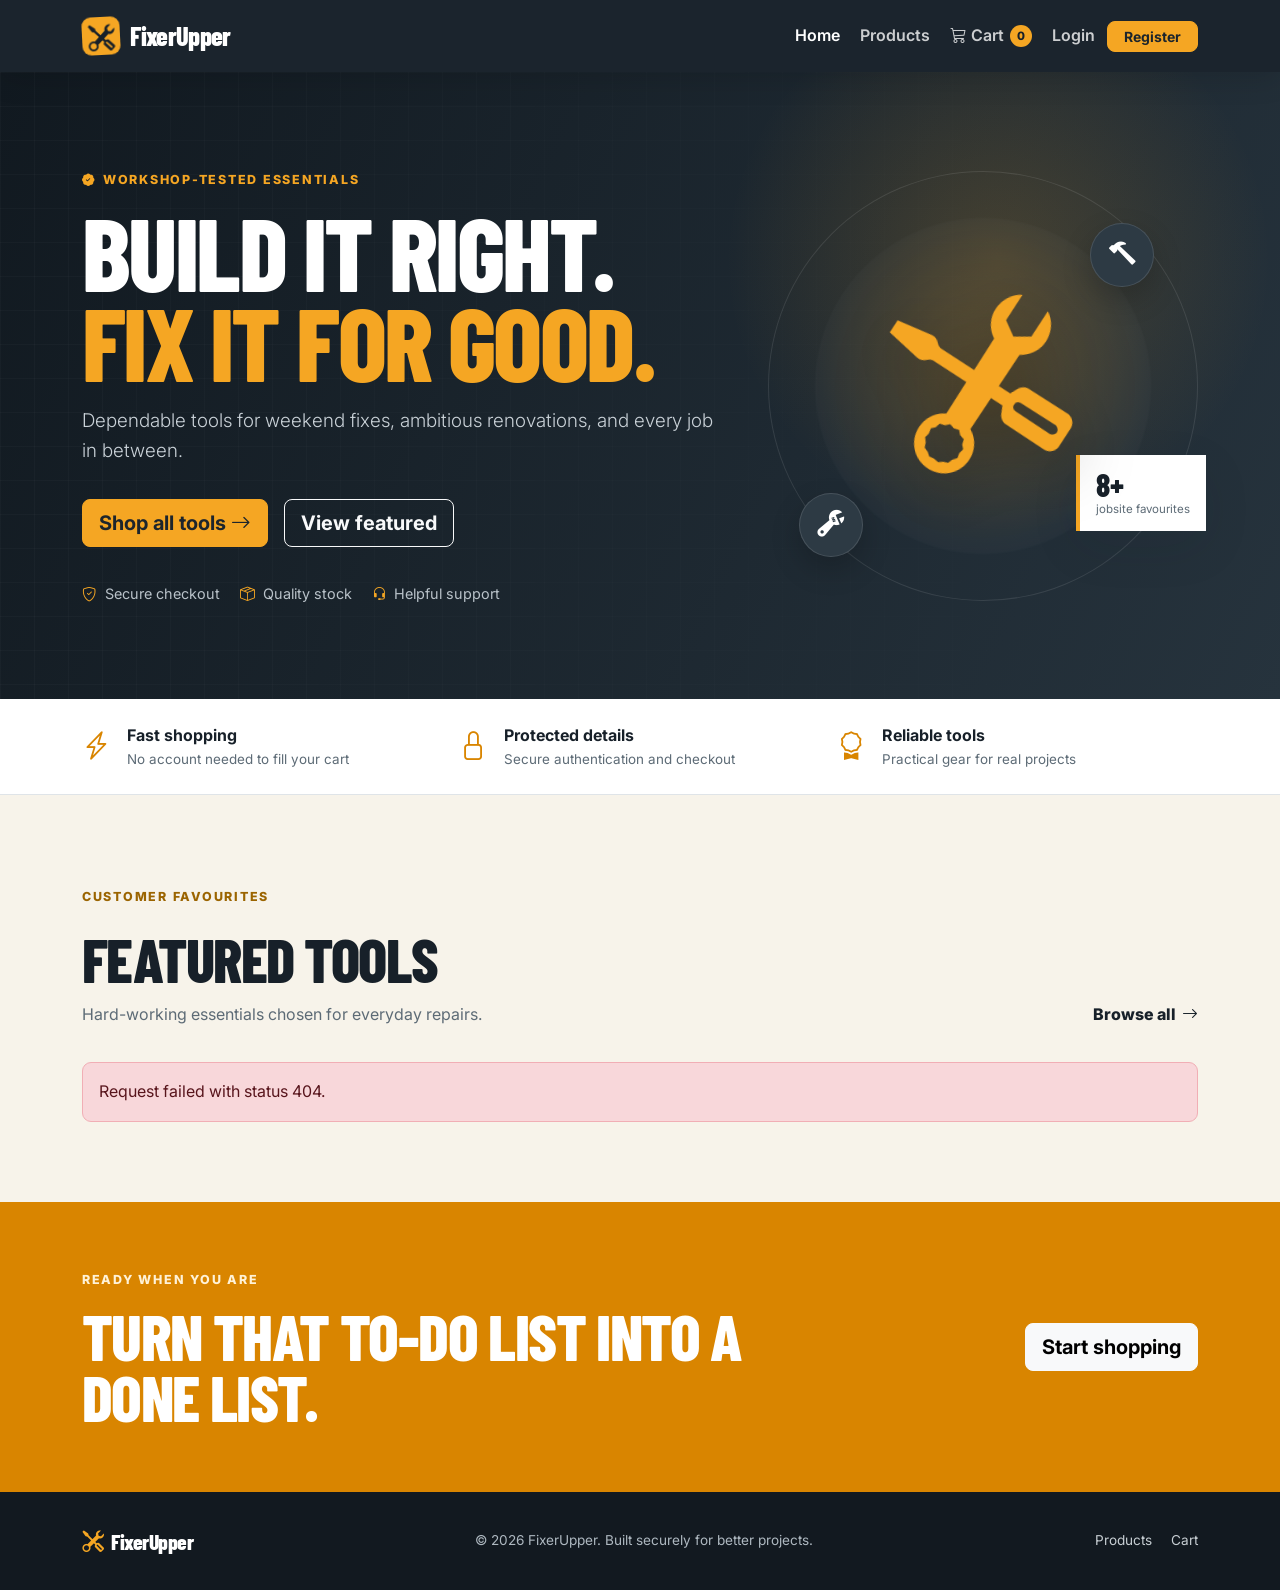
==== frontend/index.html @ 4a232f2b "first commit" ====
<!doctype html>
<html lang="en">
<head>
  <meta charset="utf-8">
  <meta name="viewport" content="width=device-width, initial-scale=1">
  <meta name="description" content="FixerUpper hardware and home improvement essentials.">
  <title>FixerUpper | Build Better</title>
  <link rel="preconnect" href="https://cdn.jsdelivr.net">
  <link href="https://cdn.jsdelivr.net/npm/bootstrap@5.3.3/dist/css/bootstrap.min.css" rel="stylesheet">
  <link href="https://cdn.jsdelivr.net/npm/bootstrap-icons@1.11.3/font/bootstrap-icons.min.css" rel="stylesheet">
  <link href="css/style.css" rel="stylesheet">
</head>
<body data-page="home">
  <nav class="navbar navbar-expand-lg navbar-dark sticky-top">
    <div class="container">
      <a class="navbar-brand" href="index.html"><span class="brand-mark"><i class="bi bi-tools"></i></span> FixerUpper</a>
      <button class="navbar-toggler" type="button" data-bs-toggle="collapse" data-bs-target="#mainNav" aria-controls="mainNav" aria-expanded="false" aria-label="Toggle navigation"><span class="navbar-toggler-icon"></span></button>
      <div class="collapse navbar-collapse" id="mainNav">
        <ul class="navbar-nav ms-auto align-items-lg-center gap-lg-1">
          <li class="nav-item"><a class="nav-link active" href="index.html">Home</a></li>
          <li class="nav-item"><a class="nav-link" href="products.html">Products</a></li>
          <li class="nav-item"><a class="nav-link cart-link" href="cart.html"><i class="bi bi-cart3"></i> Cart <span class="cart-count">0</span></a></li>
          <li class="nav-item auth-guest"><a class="nav-link" href="login.html">Login</a></li>
          <li class="nav-item auth-guest"><a class="btn btn-warning btn-sm px-3" href="register.html">Register</a></li>
          <li class="nav-item auth-user d-none"><button class="btn btn-outline-light btn-sm" data-logout>Logout</button></li>
        </ul>
      </div>
    </div>
  </nav>

  <main>
    <section class="hero">
      <div class="container">
        <div class="row align-items-center min-vh-75 g-5">
          <div class="col-lg-7">
            <span class="eyebrow"><i class="bi bi-patch-check-fill"></i> Workshop-tested essentials</span>
            <h1>Build it right.<br><span>Fix it for good.</span></h1>
            <p class="lead">Dependable tools for weekend fixes, ambitious renovations, and every job in between.</p>
            <div class="d-flex flex-wrap gap-3">
              <a href="products.html" class="btn btn-warning btn-lg">Shop all tools <i class="bi bi-arrow-right"></i></a>
              <a href="#featured" class="btn btn-outline-light btn-lg">View featured</a>
            </div>
            <div class="hero-trust">
              <span><i class="bi bi-shield-check"></i> Secure checkout</span>
              <span><i class="bi bi-box-seam"></i> Quality stock</span>
              <span><i class="bi bi-headset"></i> Helpful support</span>
            </div>
          </div>
          <div class="col-lg-5 d-none d-lg-block">
            <div class="hero-visual">
              <div class="tool-orbit tool-orbit-one"><i class="bi bi-hammer"></i></div>
              <div class="tool-orbit tool-orbit-two"><i class="bi bi-wrench-adjustable"></i></div>
              <div class="hero-badge"><strong>8+</strong><span>jobsite favourites</span></div>
              <i class="bi bi-tools hero-tool"></i>
            </div>
          </div>
        </div>
      </div>
    </section>

    <section class="benefits py-4">
      <div class="container">
        <div class="row g-3 text-center text-md-start">
          <div class="col-md-4"><div class="benefit"><i class="bi bi-lightning-charge"></i><div><strong>Fast shopping</strong><span>No account needed to fill your cart</span></div></div></div>
          <div class="col-md-4"><div class="benefit"><i class="bi bi-lock"></i><div><strong>Protected details</strong><span>Secure authentication and checkout</span></div></div></div>
          <div class="col-md-4"><div class="benefit"><i class="bi bi-award"></i><div><strong>Reliable tools</strong><span>Practical gear for real projects</span></div></div></div>
        </div>
      </div>
    </section>

    <section id="featured" class="section-space bg-soft">
      <div class="container">
        <div class="section-heading d-flex justify-content-between align-items-end gap-3">
          <div><span class="eyebrow dark">Customer favourites</span><h2>Featured tools</h2><p>Hard-working essentials chosen for everyday repairs.</p></div>
          <a href="products.html" class="link-arrow d-none d-md-inline-flex">Browse all <i class="bi bi-arrow-right"></i></a>
        </div>
        <div id="product-alert"></div>
        <div id="product-grid" class="row g-4" data-featured="true" aria-live="polite"></div>
        <div id="product-loading" class="loading-state"><div class="spinner-border text-warning" role="status"><span class="visually-hidden">Loading products</span></div><span>Loading featured tools…</span></div>
      </div>
    </section>

    <section class="cta-band">
      <div class="container">
        <div class="cta-inner">
          <div><span class="eyebrow">Ready when you are</span><h2>Turn that to-do list into a done list.</h2></div>
          <a href="products.html" class="btn btn-light btn-lg">Start shopping</a>
        </div>
      </div>
    </section>
  </main>

  <footer class="site-footer">
    <div class="container d-flex flex-column flex-md-row justify-content-between align-items-center gap-3">
      <a class="footer-brand" href="index.html"><i class="bi bi-tools"></i> FixerUpper</a>
      <p class="mb-0">© <span data-current-year></span> FixerUpper. Built securely for better projects.</p>
      <div class="footer-links"><a href="products.html">Products</a><a href="cart.html">Cart</a></div>
    </div>
  </footer>
  <div class="toast-container position-fixed bottom-0 end-0 p-3" id="toast-container"></div>

  <script src="https://cdn.jsdelivr.net/npm/bootstrap@5.3.3/dist/js/bootstrap.bundle.min.js"></script>
  <script src="js/config.js"></script>
  <script src="js/common.js"></script>
  <script src="js/auth.js"></script>
  <script src="js/logout.js"></script>
  <script src="js/cart.js"></script>
  <script src="js/products.js"></script>
</body>
</html>
---- frontend/css/style.css ----
@import url('https://fonts.googleapis.com/css2?family=Barlow+Condensed:wght@600;700;800&family=Inter:wght@400;500;600;700&display=swap');

:root {
  --ink: #172029;
  --ink-soft: #34414d;
  --steel: #5d6b76;
  --orange: #f5a623;
  --orange-dark: #d98500;
  --cream: #f7f3ea;
  --paper: #ffffff;
  --line: #dfe4e8;
  --success: #1f8a58;
  --shadow: 0 16px 50px rgba(23, 32, 41, .09);
}

* { box-sizing: border-box; }
html { scroll-behavior: smooth; }
body {
  color: var(--ink);
  background: var(--paper);
  font-family: Inter, system-ui, -apple-system, BlinkMacSystemFont, "Segoe UI", sans-serif;
  line-height: 1.6;
}
a { color: var(--orange-dark); }
h1, h2, h3, .navbar-brand, .footer-brand {
  font-family: "Barlow Condensed", Impact, sans-serif;
  font-weight: 800;
  letter-spacing: -.025em;
}
.navbar {
  min-height: 72px;
  background: rgba(23, 32, 41, .98);
  box-shadow: 0 8px 28px rgba(0, 0, 0, .12);
}
.navbar-brand { display: flex; align-items: center; gap: .65rem; font-size: 1.65rem; }
.brand-mark {
  display: inline-grid;
  width: 38px;
  height: 38px;
  place-items: center;
  color: var(--ink);
  background: var(--orange);
  border-radius: 9px;
  transform: rotate(-3deg);
}
.navbar .nav-link { color: rgba(255,255,255,.78); font-weight: 600; }
.navbar .nav-link:hover, .navbar .nav-link.active { color: #fff; }
.cart-link { display: inline-flex; align-items: center; gap: .35rem; }
.cart-count {
  display: inline-grid;
  min-width: 22px;
  height: 22px;
  padding: 0 5px;
  place-items: center;
  border-radius: 999px;
  color: var(--ink);
  background: var(--orange);
  font-size: .72rem;
  font-weight: 800;
}
.btn { border-radius: 8px; font-weight: 700; }
.btn-warning { color: #1d252c; background: var(--orange); border-color: var(--orange); }
.btn-warning:hover, .btn-warning:focus { color: #111; background: #ffb83f; border-color: #ffb83f; }
.hero {
  position: relative;
  overflow: hidden;
  color: #fff;
  background:
    radial-gradient(circle at 78% 30%, rgba(245,166,35,.18), transparent 25%),
    linear-gradient(115deg, #111920, #26333d);
}
.hero::before {
  position: absolute;
  inset: 0;
  background-image: linear-gradient(rgba(255,255,255,.025) 1px, transparent 1px), linear-gradient(90deg, rgba(255,255,255,.025) 1px, transparent 1px);
  background-size: 34px 34px;
  content: "";
  mask-image: linear-gradient(to right, #000, transparent);
}
.hero .container { position: relative; z-index: 1; }
.min-vh-75 { min-height: 75vh; }
.eyebrow {
  display: inline-flex;
  align-items: center;
  gap: .45rem;
  margin-bottom: 1rem;
  color: var(--orange);
  font-size: .78rem;
  font-weight: 800;
  letter-spacing: .14em;
  text-transform: uppercase;
}
.eyebrow.dark { color: #9b6400; }
.hero h1 { max-width: 770px; margin-bottom: 1.25rem; font-size: clamp(3.6rem, 8vw, 6.8rem); line-height: .88; text-transform: uppercase; }
.hero h1 span { color: var(--orange); }
.hero .lead { max-width: 650px; margin-bottom: 2rem; color: #c9d1d7; font-size: 1.18rem; }
.hero-trust { display: flex; flex-wrap: wrap; gap: 1.25rem; margin-top: 2.2rem; color: #b9c2c9; font-size: .9rem; }
.hero-trust i { margin-right: .3rem; color: var(--orange); }
.hero-visual {
  position: relative;
  display: grid;
  width: min(100%, 430px);
  aspect-ratio: 1;
  margin-left: auto;
  place-items: center;
  border: 1px solid rgba(255,255,255,.1);
  border-radius: 50%;
  background: radial-gradient(circle, rgba(245,166,35,.18), rgba(255,255,255,.025) 55%, transparent 56%);
}
.hero-tool { color: var(--orange); font-size: 10rem; filter: drop-shadow(0 20px 30px rgba(0,0,0,.28)); transform: rotate(-12deg); }
.tool-orbit { position: absolute; display: grid; width: 64px; height: 64px; place-items: center; border: 1px solid rgba(255,255,255,.12); border-radius: 50%; color: #fff; background: #2d3a44; font-size: 1.7rem; box-shadow: 0 12px 30px rgba(0,0,0,.2); }
.tool-orbit-one { top: 12%; right: 10%; }.tool-orbit-two { bottom: 10%; left: 7%; }
.hero-badge { position: absolute; right: -2%; bottom: 16%; display: flex; flex-direction: column; padding: .8rem 1rem; border-left: 4px solid var(--orange); background: #fff; color: var(--ink); box-shadow: var(--shadow); }
.hero-badge strong { font: 800 2rem/1 "Barlow Condensed", sans-serif; }.hero-badge span { color: var(--steel); font-size: .72rem; }
.benefits { border-bottom: 1px solid var(--line); background: #fff; }
.benefit { display: flex; align-items: center; gap: 1rem; }
.benefit > i { color: var(--orange-dark); font-size: 1.8rem; }
.benefit div { display: flex; flex-direction: column; }.benefit span { color: var(--steel); font-size: .84rem; }
.section-space { padding: 5.5rem 0; }
.bg-soft { background: var(--cream); }
.section-heading { margin-bottom: 2.2rem; }
.section-heading h2 { margin: 0; font-size: clamp(2.5rem, 5vw, 3.8rem); text-transform: uppercase; }
.section-heading p { margin: .35rem 0 0; color: var(--steel); }
.link-arrow { align-items: center; gap: .4rem; color: var(--ink); font-weight: 800; text-decoration: none; }
.product-card { height: 100%; overflow: hidden; border: 1px solid var(--line); border-radius: 14px; background: #fff; box-shadow: 0 8px 30px rgba(23,32,41,.045); transition: transform .2s ease, box-shadow .2s ease; }
.product-card:hover { box-shadow: var(--shadow); transform: translateY(-5px); }
.product-image-wrap { position: relative; display: grid; aspect-ratio: 4/3; place-items: center; overflow: hidden; background: linear-gradient(145deg, #f7f8f8, #e9edef); }
.product-image { width: 82%; height: 82%; object-fit: contain; transition: transform .25s ease; }
.product-card:hover .product-image { transform: scale(1.04) rotate(-1deg); }
.product-badge { position: absolute; top: .8rem; left: .8rem; padding: .25rem .55rem; border-radius: 5px; color: var(--ink); background: var(--orange); font-size: .7rem; font-weight: 800; text-transform: uppercase; }
.stock-badge { position: absolute; right: .8rem; bottom: .8rem; padding: .25rem .55rem; border-radius: 5px; color: #fff; background: rgba(23,32,41,.82); font-size: .7rem; }
.product-body { display: flex; min-height: 220px; flex-direction: column; padding: 1.25rem; }
.product-body h3 { margin-bottom: .45rem; font-size: 1.55rem; }
.product-description { display: -webkit-box; overflow: hidden; margin-bottom: 1.2rem; color: var(--steel); font-size: .9rem; -webkit-box-orient: vertical; -webkit-line-clamp: 3; }
.product-bottom { display: flex; align-items: center; justify-content: space-between; gap: 1rem; margin-top: auto; }
.product-price { font: 800 1.6rem "Barlow Condensed", sans-serif; }
.product-price sup { font: 600 .75rem Inter, sans-serif; }
.loading-state { display: flex; min-height: 190px; align-items: center; justify-content: center; gap: .8rem; color: var(--steel); }
.cta-band { color: #fff; background: var(--orange-dark); }
.cta-inner { display: flex; align-items: center; justify-content: space-between; gap: 2rem; padding: 4rem 0; }
.cta-inner .eyebrow { color: #fff2d7; }.cta-inner h2 { max-width: 700px; margin: 0; font-size: clamp(2.4rem, 5vw, 4.2rem); line-height: .95; text-transform: uppercase; }
.site-footer { padding: 2rem 0; color: #aeb8c0; background: #121920; font-size: .85rem; }
.footer-brand { display: inline-flex; align-items: center; gap: .5rem; color: #fff; font-size: 1.35rem; text-decoration: none; }
.footer-brand i { color: var(--orange); }.footer-links { display: flex; gap: 1.2rem; }.footer-links a { color: #c7ced3; text-decoration: none; }
.page-hero { padding: 5rem 0 4.5rem; color: #fff; background: linear-gradient(115deg, #182129, #34434e); }
.page-hero.compact { padding: 3.3rem 0; }
.page-hero h1 { margin: 0; font-size: clamp(3rem, 7vw, 5rem); line-height: .9; text-transform: uppercase; }
.page-hero p { max-width: 620px; margin: 1rem 0 0; color: #cbd2d7; }
.shop-toolbar { display: flex; align-items: center; justify-content: space-between; gap: 1.5rem; margin-bottom: 2rem; }
.shop-toolbar > div:first-child { display: flex; flex-direction: column; }.shop-toolbar span { color: var(--steel); font-size: .85rem; }
.search-box { position: relative; width: min(100%, 350px); }.search-box i { position: absolute; top: 50%; left: 1rem; color: var(--steel); transform: translateY(-50%); }.search-box input { width: 100%; padding: .8rem 1rem .8rem 2.7rem; border: 1px solid var(--line); border-radius: 9px; outline: none; }.search-box input:focus { border-color: var(--orange); box-shadow: 0 0 0 .25rem rgba(245,166,35,.16); }
.empty-state { padding: 5rem 1rem; text-align: center; }.empty-state > i { color: var(--orange-dark); font-size: 4rem; }.empty-state h2 { margin-top: .8rem; font-size: 2.3rem; }.empty-state p { color: var(--steel); }
.cart-panel, .checkout-panel, .order-summary { border: 1px solid var(--line); border-radius: 14px; background: #fff; box-shadow: var(--shadow); }
.cart-panel { overflow: hidden; }.cart-panel-head { display: flex; align-items: center; justify-content: space-between; padding: 1.35rem 1.5rem; border-bottom: 1px solid var(--line); }.cart-panel h2, .order-summary h2, .checkout-panel h2 { margin: 0; font-size: 1.7rem; }
.cart-item { display: grid; grid-template-columns: 110px 1fr auto; align-items: center; gap: 1.2rem; padding: 1.4rem 1.5rem; border-bottom: 1px solid var(--line); }.cart-item:last-child { border-bottom: 0; }
.cart-item-image { display: grid; width: 110px; height: 90px; place-items: center; border-radius: 9px; background: #eff2f3; }.cart-item-image img { width: 85%; height: 85%; object-fit: contain; }
.cart-item-info h3 { margin-bottom: .2rem; font: 800 1.3rem "Barlow Condensed", sans-serif; }.cart-item-info p { margin: 0 0 .7rem; color: var(--steel); font-size: .82rem; }
.quantity-control { display: inline-flex; align-items: center; overflow: hidden; border: 1px solid var(--line); border-radius: 7px; }.quantity-control button { width: 32px; height: 32px; border: 0; background: #f4f6f7; font-weight: 800; }.quantity-control input { width: 44px; height: 32px; border: 0; border-inline: 1px solid var(--line); text-align: center; font-weight: 700; -moz-appearance: textfield; }.quantity-control input::-webkit-inner-spin-button { appearance: none; }
.cart-item-price { text-align: right; }.cart-item-price strong { display: block; margin-bottom: .8rem; font-size: 1.05rem; }.remove-item { border: 0; color: #b23535; background: transparent; font-size: .83rem; }
.order-summary { position: sticky; top: 95px; padding: 1.6rem; }.order-summary h2 { margin-bottom: 1.4rem; }.summary-row { display: flex; justify-content: space-between; padding: .45rem 0; }.summary-row.total { font-size: 1.3rem; }.summary-note { display: flex; gap: .6rem; margin: 1.2rem 0; padding: .8rem; border-radius: 8px; color: var(--steel); background: var(--cream); font-size: .8rem; }.summary-note i { color: var(--success); }.continue-link { display: block; margin-top: 1rem; color: var(--ink); font-size: .85rem; font-weight: 700; text-align: center; text-decoration: none; }
.auth-page { min-height: 100vh; background: linear-gradient(130deg, #eef0ef, var(--cream)); }.auth-main { display: grid; min-height: calc(100vh - 72px); padding: 3rem 0; place-items: center; }.auth-card { width: min(100%, 490px); margin: auto; padding: 2.5rem; border: 1px solid var(--line); border-top: 5px solid var(--orange); border-radius: 15px; background: #fff; box-shadow: var(--shadow); }.auth-card.wide { width: min(100%, 550px); }.auth-card h1 { margin-bottom: .4rem; font-size: 3rem; }.auth-card > p { margin-bottom: 1.6rem; color: var(--steel); }.auth-icon { display: grid; width: 56px; height: 56px; margin-bottom: 1rem; place-items: center; border-radius: 12px; color: #8e5b00; background: #fff0ce; font-size: 1.7rem; }.form-label { font-size: .84rem; font-weight: 700; }.form-control { min-height: 48px; border-color: #ccd3d8; border-radius: 8px; }.form-control:focus { border-color: var(--orange); box-shadow: 0 0 0 .25rem rgba(245,166,35,.15); }.input-icon { position: relative; }.input-icon > i { position: absolute; top: 50%; left: .9rem; z-index: 2; color: var(--steel); transform: translateY(-50%); }.input-icon .form-control { padding-left: 2.55rem; }.password-toggle { position: absolute; top: 50%; right: .65rem; border: 0; color: var(--steel); background: transparent; transform: translateY(-50%); }.auth-switch { margin: 1.4rem 0 .4rem !important; text-align: center; }.auth-switch a { font-weight: 700; }.back-link { display: block; color: var(--steel); font-size: .85rem; text-align: center; text-decoration: none; }
.checkout-secure { color: #d8dee2; font-size: .87rem; }.checkout-secure i { color: var(--orange); }.checkout-panel { padding: 1.8rem; }.checkout-panel h2 { display: flex; align-items: center; gap: .75rem; margin-bottom: 1.6rem; }.checkout-panel h2 span { display: grid; width: 30px; height: 30px; place-items: center; border-radius: 50%; color: var(--ink); background: var(--orange); font: 800 1rem Inter, sans-serif; }
.checkout-assurance { display: flex; align-items: center; gap: .8rem; margin: 1.5rem 0; padding: 1rem; border: 1px solid #cce8da; border-radius: 9px; background: #f1faf5; }.checkout-assurance i { color: var(--success); font-size: 1.5rem; }.checkout-assurance div { display: flex; flex-direction: column; }.checkout-assurance span { color: var(--steel); font-size: .8rem; }
.checkout-item { display: grid; grid-template-columns: 58px 1fr auto; align-items: center; gap: .75rem; padding: .7rem 0; }.checkout-item img { width: 58px; height: 52px; padding: .2rem; border-radius: 6px; background: #eef1f2; object-fit: contain; }.checkout-item div { display: flex; flex-direction: column; }.checkout-item span { color: var(--steel); font-size: .75rem; }
.success-page { min-height: 100vh; background: linear-gradient(130deg, #eef0ef, var(--cream)); }.success-main { display: grid; min-height: calc(100vh - 72px); padding: 4rem 0; place-items: center; }.success-card { width: min(100%, 700px); margin: auto; padding: 3rem; border-radius: 16px; background: #fff; box-shadow: var(--shadow); text-align: center; }.success-check { display: grid; width: 82px; height: 82px; margin: 0 auto 1.5rem; place-items: center; border: 7px solid #d9f0e5; border-radius: 50%; color: #fff; background: var(--success); font-size: 2.7rem; }.success-card h1 { font-size: clamp(2.6rem, 6vw, 4.1rem); line-height: .95; }.success-card > p { color: var(--steel); }.order-confirmation { display: grid; grid-template-columns: 1fr 1fr; margin: 2rem 0; border: 1px solid var(--line); border-radius: 10px; }.order-confirmation div { display: flex; flex-direction: column; padding: 1.2rem; }.order-confirmation div + div { border-left: 1px solid var(--line); }.order-confirmation span { color: var(--steel); font-size: .75rem; text-transform: uppercase; }.success-note { display: flex; align-items: center; gap: 1rem; margin-bottom: 2rem; padding: 1rem; border-radius: 9px; background: var(--cream); text-align: left; }.success-note i { color: var(--orange-dark); font-size: 2rem; }.success-note p { margin: 0; color: var(--steel); font-size: .87rem; }
.alert { border-radius: 9px; }.toast { border: 0; box-shadow: var(--shadow); }.toast-header i { color: var(--orange-dark); }

@media (max-width: 991.98px) {
  .navbar-collapse { padding: 1rem 0; }
  .benefit { justify-content: center; }
  .order-summary { position: static; }
}
@media (max-width: 767.98px) {
  .section-space { padding: 3.5rem 0; }
  .hero { text-align: center; }.hero .lead { margin-inline: auto; }.hero .d-flex, .hero-trust { justify-content: center; }
  .benefit { justify-content: flex-start; padding: .5rem 0; }
  .cta-inner, .shop-toolbar { align-items: stretch; flex-direction: column; }.search-box { width: 100%; }
  .cart-item { grid-template-columns: 82px 1fr; }.cart-item-image { width: 82px; height: 74px; }.cart-item-price { grid-column: 2; display: flex; align-items: center; justify-content: space-between; text-align: left; }.cart-item-price strong { margin: 0; }
  .auth-card, .success-card { padding: 1.6rem; }
}
@media (max-width: 480px) {
  .hero h1 { font-size: 3.4rem; }
  .order-confirmation { grid-template-columns: 1fr; }.order-confirmation div + div { border-top: 1px solid var(--line); border-left: 0; }
}
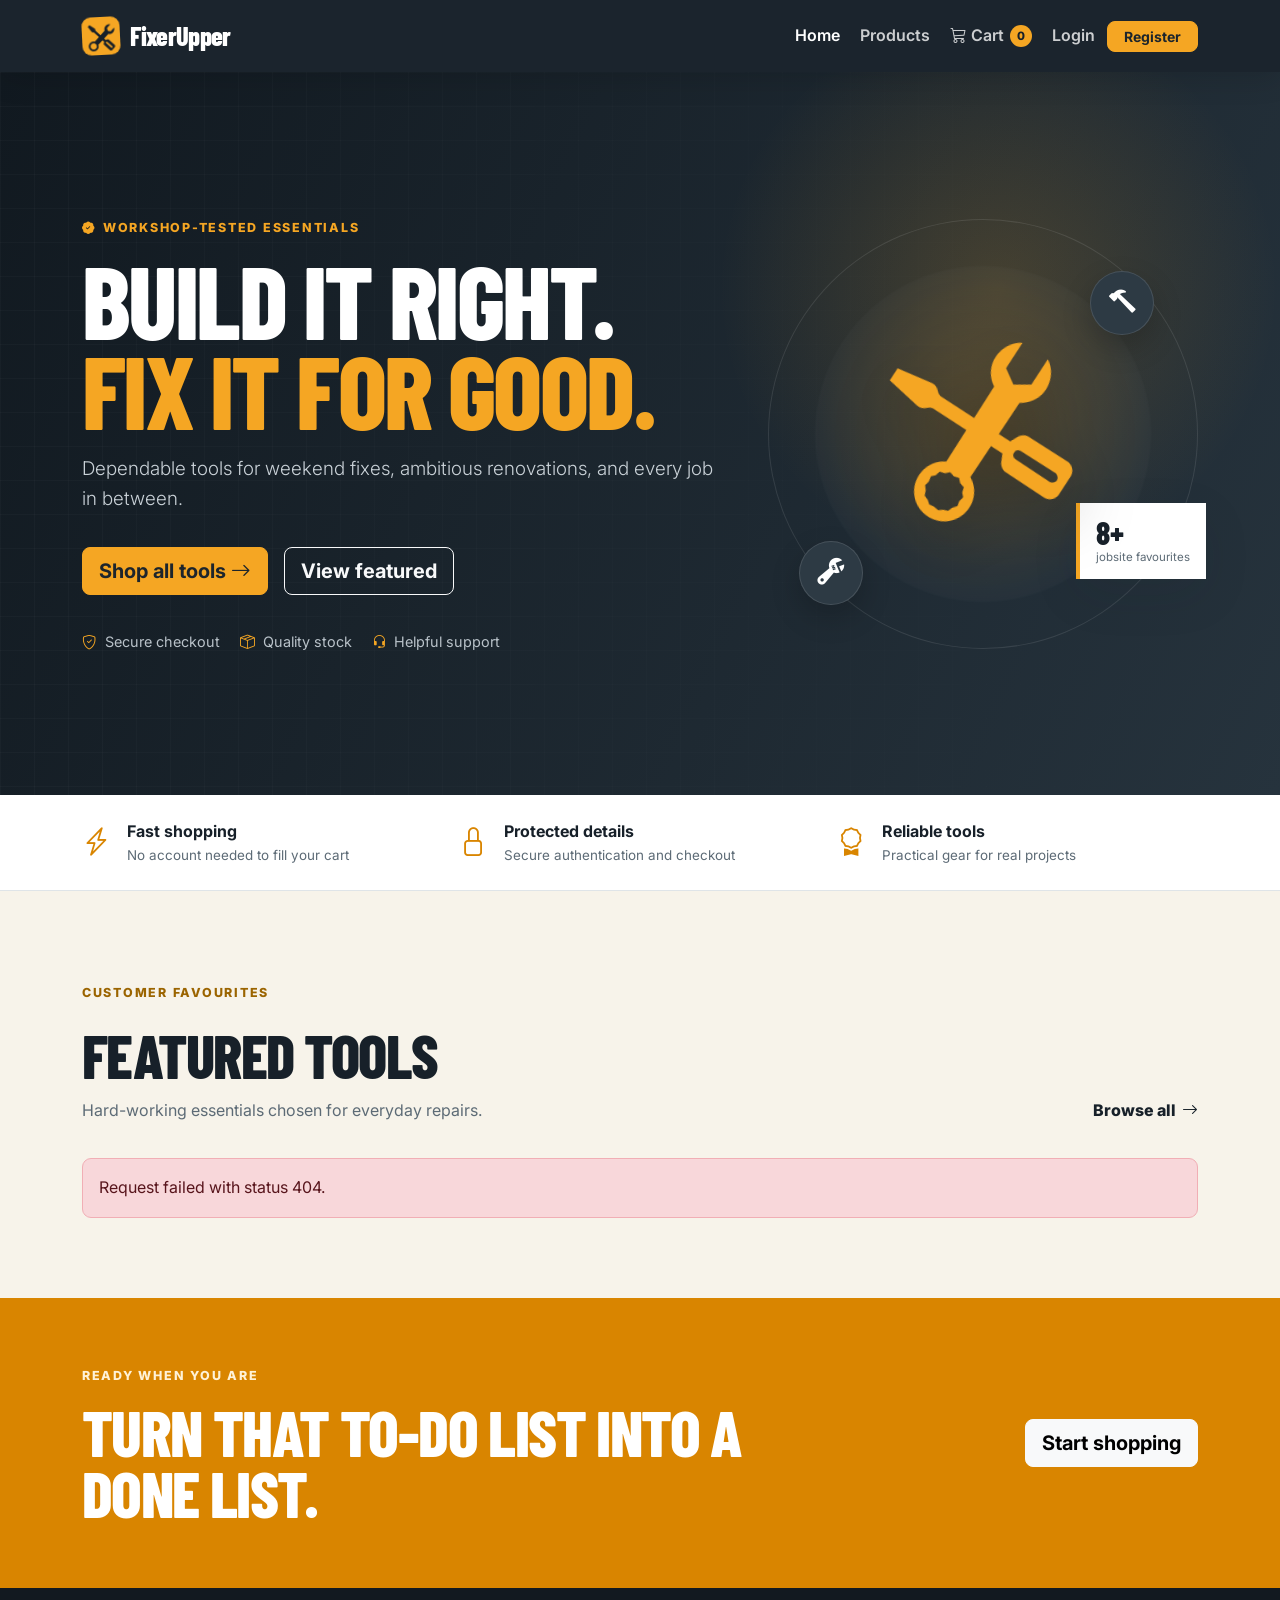
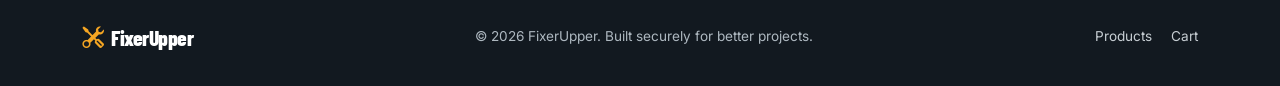
==== commit 8e181dc6: "hero update" ====
--- a/frontend/index.html
+++ b/frontend/index.html
@@ -29,7 +29,7 @@
   </nav>
 
   <main>
-    <section class="hero">
+    <section class="hero  py-5">
       <div class="container">
         <div class="row align-items-center min-vh-75 g-5">
           <div class="col-lg-7">
